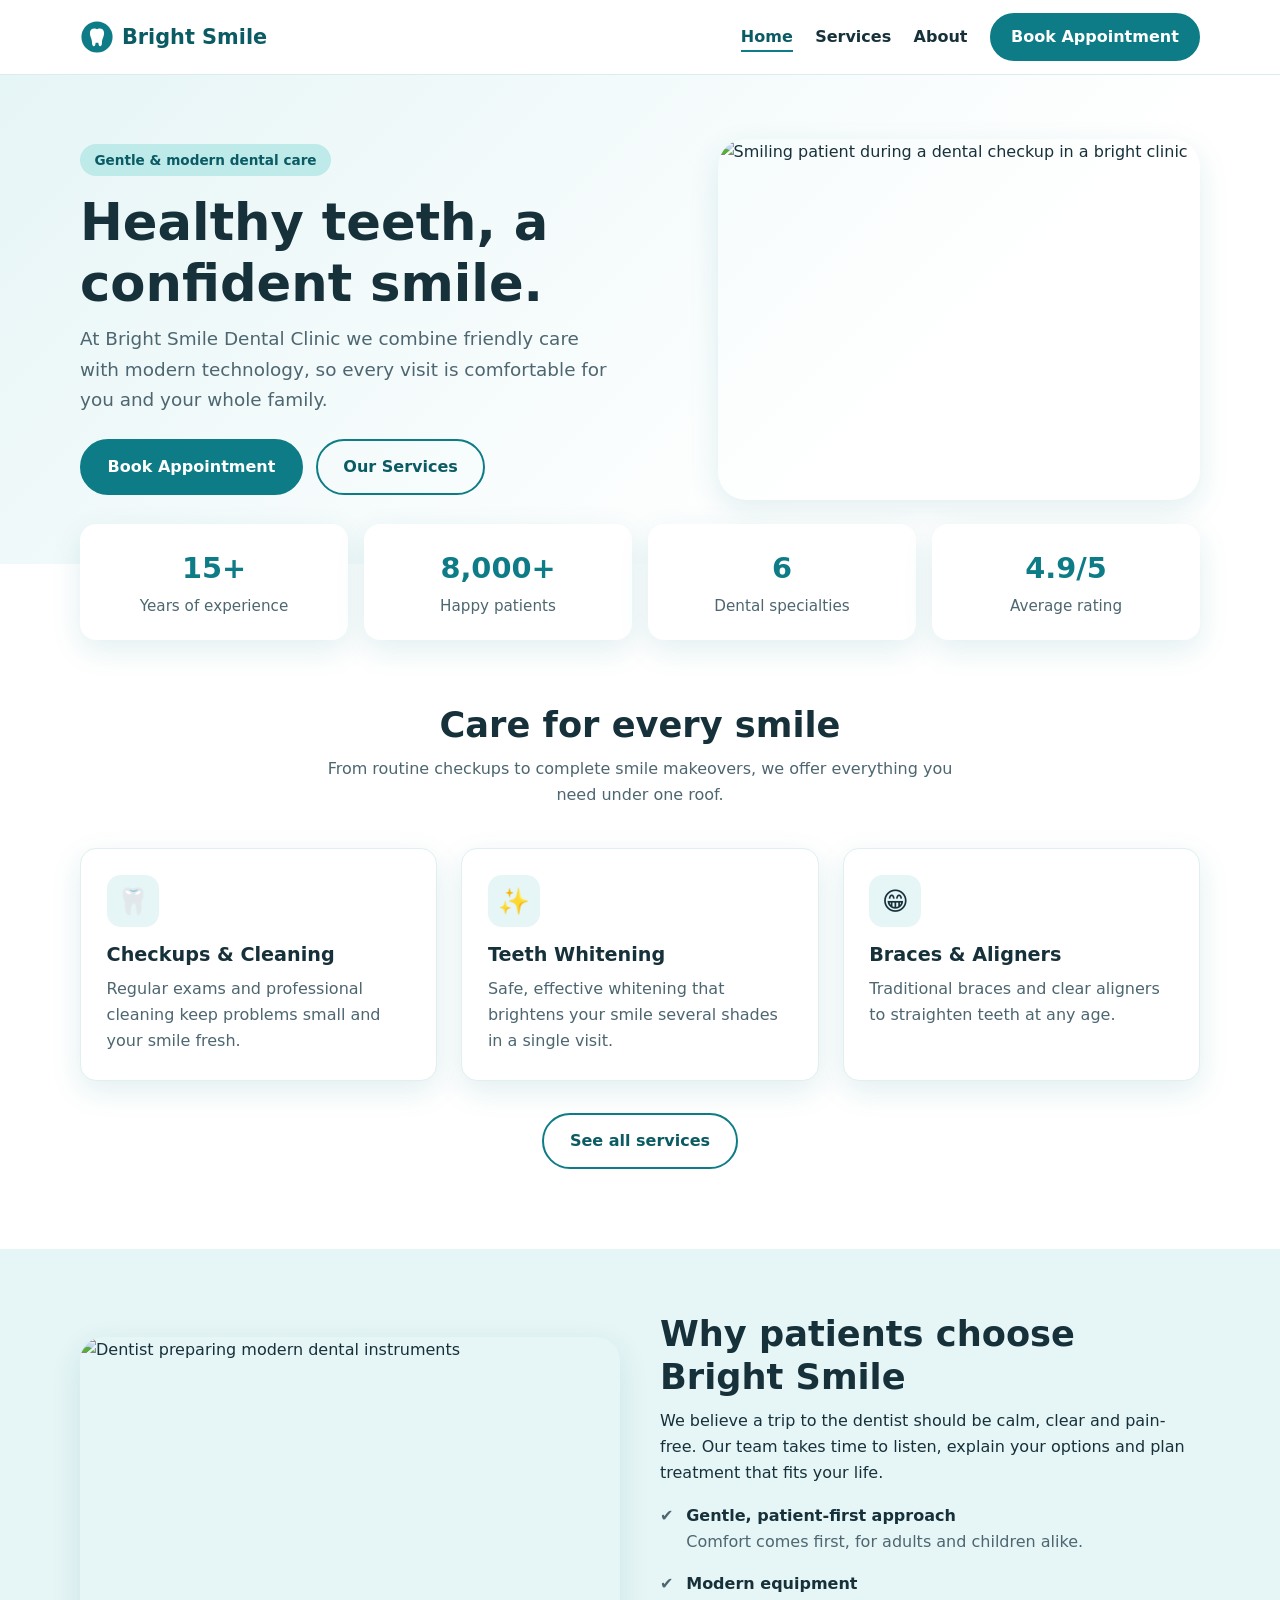
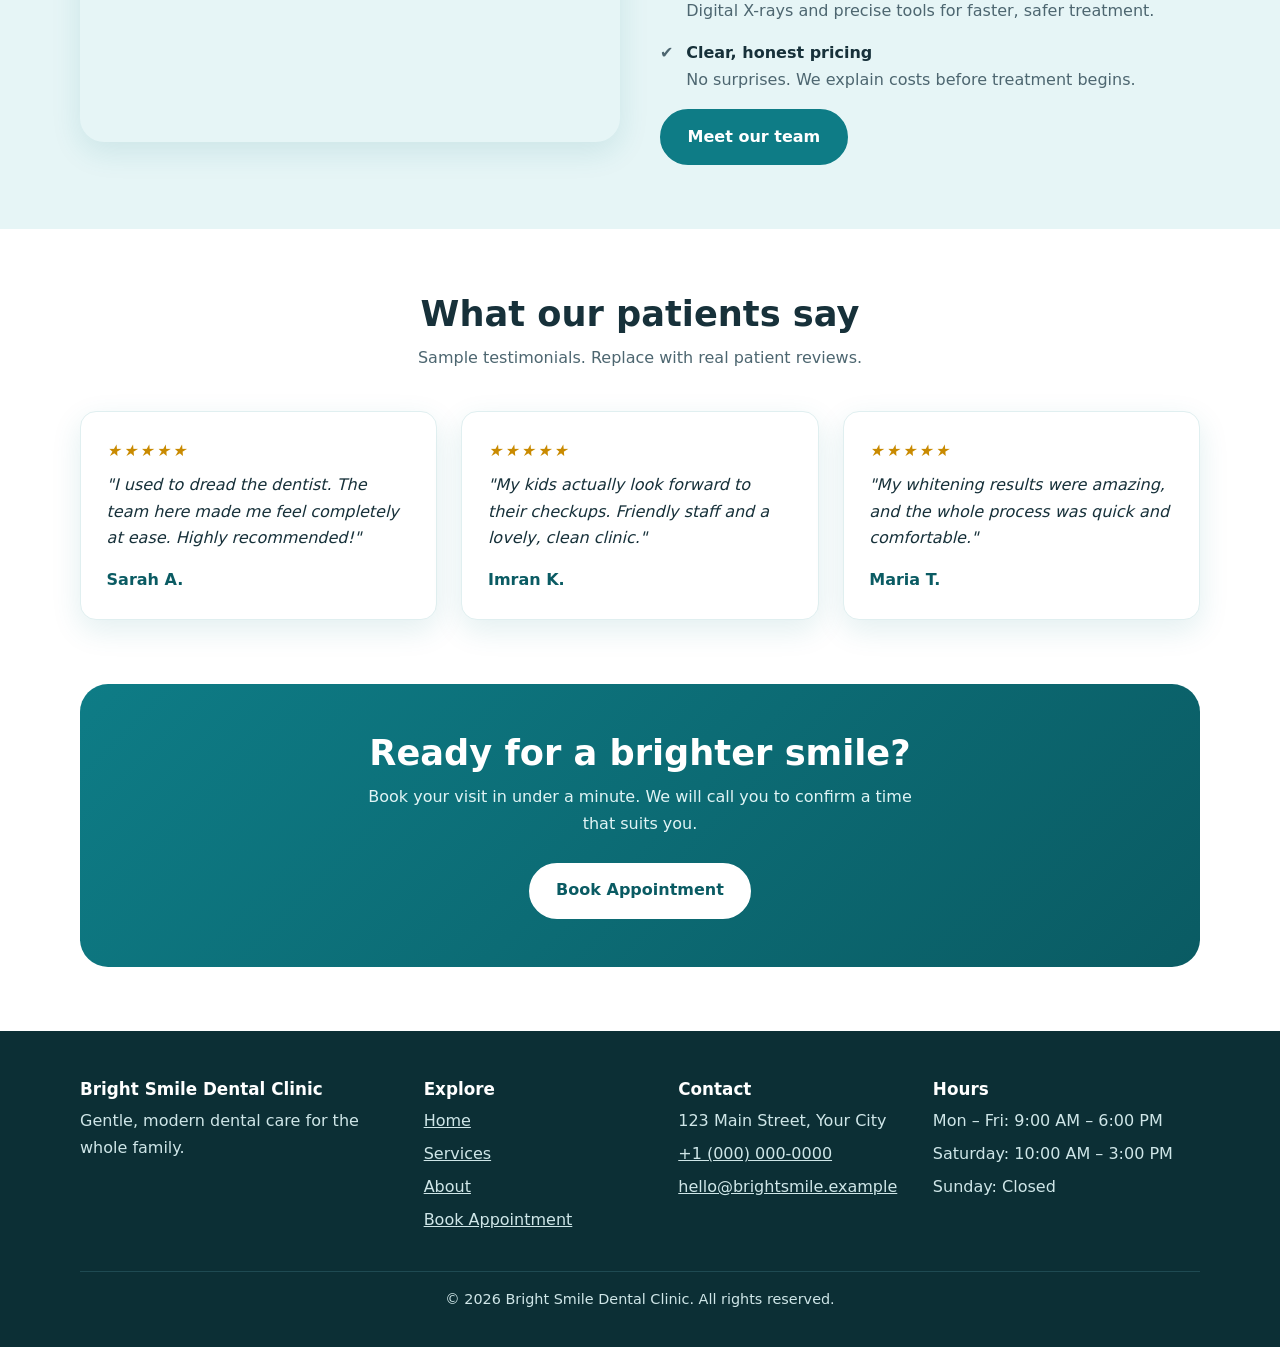
==== index.html @ fb00725e "Publish website (6 files) via JTS PowerTool" ====
<!DOCTYPE html>
<html lang="en">
<head>
  <meta charset="UTF-8">
  <meta name="viewport" content="width=device-width, initial-scale=1">
  <title>Bright Smile Dental Clinic | Gentle, Modern Dental Care</title>
  <meta name="description" content="Bright Smile Dental Clinic offers gentle checkups, cleaning, whitening, braces, implants and pediatric dentistry. Book your appointment today.">
  <link rel="stylesheet" href="css/styles.css">
</head>
<body>
  <a class="skip-link" href="#main">Skip to content</a>

  <header class="site-header">
    <div class="container nav-wrap">
      <a class="logo" href="index.html" aria-label="Bright Smile Dental Clinic home">
        <svg viewBox="0 0 48 48" aria-hidden="true"><circle cx="24" cy="24" r="22" fill="#0e7c86"/><path d="M14 18c0-4 3-6 6-6 2 0 3 1 4 1s2-1 4-1c3 0 6 2 6 6 0 6-3 8-3 14 0 3-1 5-2.5 5S26 35 26 32h-4c0 3-1 5-2.5 5S17 35 17 32c0-6-3-8-3-14z" fill="#fff"/></svg>
        Bright Smile
      </a>
      <button class="nav-toggle" aria-expanded="false" aria-controls="site-nav">Menu</button>
      <nav aria-label="Main navigation">
        <ul class="nav-list" id="site-nav">
          <li><a href="index.html" aria-current="page">Home</a></li>
          <li><a href="services.html">Services</a></li>
          <li><a href="about.html">About</a></li>
          <li><a class="btn" href="appointment.html">Book Appointment</a></li>
        </ul>
      </nav>
    </div>
  </header>

  <main id="main">
    <section class="hero">
      <div class="container hero-grid">
        <div>
          <span class="eyebrow">Gentle &amp; modern dental care</span>
          <h1>Healthy teeth, a confident smile.</h1>
          <p class="lead">At Bright Smile Dental Clinic we combine friendly care with modern technology, so every visit is comfortable for you and your whole family.</p>
          <div class="hero-actions">
            <a class="btn" href="appointment.html">Book Appointment</a>
            <a class="btn btn-outline" href="services.html">Our Services</a>
          </div>
        </div>
        <img class="hero-img"
             src="https://images.unsplash.com/photo-1606811841689-23dfddce3e95?auto=format&fit=crop&w=1000&q=80"
             onerror="this.onerror=null;this.src='https://picsum.photos/seed/brightsmile-hero/1000/750';"
             alt="Smiling patient during a dental checkup in a bright clinic">
      </div>
    </section>

    <div class="container">
      <div class="stats" role="list">
        <div class="stat" role="listitem"><strong>15+</strong><span>Years of experience</span></div>
        <div class="stat" role="listitem"><strong>8,000+</strong><span>Happy patients</span></div>
        <div class="stat" role="listitem"><strong>6</strong><span>Dental specialties</span></div>
        <div class="stat" role="listitem"><strong>4.9/5</strong><span>Average rating</span></div>
      </div>
    </div>

    <section aria-labelledby="services-heading">
      <div class="container">
        <div class="section-head">
          <h2 id="services-heading">Care for every smile</h2>
          <p>From routine checkups to complete smile makeovers, we offer everything you need under one roof.</p>
        </div>
        <div class="grid-3">
          <article class="card">
            <div class="icon" aria-hidden="true">🦷</div>
            <h3>Checkups &amp; Cleaning</h3>
            <p>Regular exams and professional cleaning keep problems small and your smile fresh.</p>
          </article>
          <article class="card">
            <div class="icon" aria-hidden="true">✨</div>
            <h3>Teeth Whitening</h3>
            <p>Safe, effective whitening that brightens your smile several shades in a single visit.</p>
          </article>
          <article class="card">
            <div class="icon" aria-hidden="true">😁</div>
            <h3>Braces &amp; Aligners</h3>
            <p>Traditional braces and clear aligners to straighten teeth at any age.</p>
          </article>
        </div>
        <p style="text-align:center;margin-top:2rem;"><a class="btn btn-outline" href="services.html">See all services</a></p>
      </div>
    </section>

    <section class="section-alt" aria-labelledby="why-heading">
      <div class="container grid-2">
        <img class="rounded-img"
             src="https://images.unsplash.com/photo-1629909613654-28e377c37b09?auto=format&fit=crop&w=1000&q=80"
             onerror="this.onerror=null;this.src='https://picsum.photos/seed/brightsmile-why/1000/750';"
             alt="Dentist preparing modern dental instruments" loading="lazy">
        <div>
          <h2 id="why-heading">Why patients choose Bright Smile</h2>
          <p>We believe a trip to the dentist should be calm, clear and pain-free. Our team takes time to listen, explain your options and plan treatment that fits your life.</p>
          <ul class="info-list">
            <li><span aria-hidden="true">✔️</span><div><strong>Gentle, patient-first approach</strong>Comfort comes first, for adults and children alike.</div></li>
            <li><span aria-hidden="true">✔️</span><div><strong>Modern equipment</strong>Digital X-rays and precise tools for faster, safer treatment.</div></li>
            <li><span aria-hidden="true">✔️</span><div><strong>Clear, honest pricing</strong>No surprises. We explain costs before treatment begins.</div></li>
          </ul>
          <a class="btn" href="about.html">Meet our team</a>
        </div>
      </div>
    </section>

    <section aria-labelledby="reviews-heading">
      <div class="container">
        <div class="section-head">
          <h2 id="reviews-heading">What our patients say</h2>
          <p>Sample testimonials. Replace with real patient reviews.</p>
        </div>
        <div class="grid-3">
          <figure class="card quote" style="margin:0;">
            <div class="stars" aria-label="5 out of 5 stars">★★★★★</div>
            <blockquote style="margin:0;">"I used to dread the dentist. The team here made me feel completely at ease. Highly recommended!"</blockquote>
            <footer>Sarah A.</footer>
          </figure>
          <figure class="card quote" style="margin:0;">
            <div class="stars" aria-label="5 out of 5 stars">★★★★★</div>
            <blockquote style="margin:0;">"My kids actually look forward to their checkups. Friendly staff and a lovely, clean clinic."</blockquote>
            <footer>Imran K.</footer>
          </figure>
          <figure class="card quote" style="margin:0;">
            <div class="stars" aria-label="5 out of 5 stars">★★★★★</div>
            <blockquote style="margin:0;">"My whitening results were amazing, and the whole process was quick and comfortable."</blockquote>
            <footer>Maria T.</footer>
          </figure>
        </div>
      </div>
    </section>

    <section style="padding-top:0;">
      <div class="container">
        <div class="cta">
          <h2>Ready for a brighter smile?</h2>
          <p>Book your visit in under a minute. We will call you to confirm a time that suits you.</p>
          <a class="btn" href="appointment.html">Book Appointment</a>
        </div>
      </div>
    </section>
  </main>

  <footer class="site-footer">
    <div class="container">
      <div class="footer-grid">
        <div>
          <h3>Bright Smile Dental Clinic</h3>
          <p>Gentle, modern dental care for the whole family.</p>
        </div>
        <div>
          <h3>Explore</h3>
          <ul>
            <li><a href="index.html">Home</a></li>
            <li><a href="services.html">Services</a></li>
            <li><a href="about.html">About</a></li>
            <li><a href="appointment.html">Book Appointment</a></li>
          </ul>
        </div>
        <div>
          <h3>Contact</h3>
          <ul>
            <li>123 Main Street, Your City</li>
            <li><a href="tel:+10000000000">+1 (000) 000-0000</a></li>
            <li><a href="mailto:hello@brightsmile.example">hello@brightsmile.example</a></li>
          </ul>
        </div>
        <div>
          <h3>Hours</h3>
          <ul>
            <li>Mon – Fri: 9:00 AM – 6:00 PM</li>
            <li>Saturday: 10:00 AM – 3:00 PM</li>
            <li>Sunday: Closed</li>
          </ul>
        </div>
      </div>
      <p class="copyright">&copy; <span data-year>2026</span> Bright Smile Dental Clinic. All rights reserved.</p>
    </div>
  </footer>

  <script src="js/main.js"></script>
</body>
</html>
---- css/styles.css ----
:root {
  --teal: #0e7c86;
  --teal-dark: #0a5b63;
  --teal-light: #e6f5f6;
  --mint: #bfeaea;
  --ink: #17313a;
  --muted: #4d6670;
  --white: #ffffff;
  --accent: #ffb703;
  --radius: 16px;
  --shadow: 0 10px 30px rgba(14, 124, 134, 0.12);
}

*, *::before, *::after { box-sizing: border-box; }

html { scroll-behavior: smooth; }

body {
  margin: 0;
  font-family: "Segoe UI", system-ui, -apple-system, Roboto, Helvetica, Arial, sans-serif;
  color: var(--ink);
  background: var(--white);
  line-height: 1.65;
}

img { max-width: 100%; display: block; }

a { color: var(--teal-dark); }

h1, h2, h3 { line-height: 1.2; margin: 0 0 0.6rem; color: var(--ink); }
h1 { font-size: clamp(2rem, 5vw, 3.2rem); }
h2 { font-size: clamp(1.6rem, 3.5vw, 2.2rem); }
h3 { font-size: 1.2rem; }
p { margin: 0 0 1rem; }

.container { width: min(1120px, 92%); margin-inline: auto; }

.skip-link {
  position: absolute;
  left: -999px;
  top: 0;
  background: var(--ink);
  color: var(--white);
  padding: 0.6rem 1rem;
  z-index: 200;
}
.skip-link:focus { left: 0; }

:focus-visible { outline: 3px solid var(--accent); outline-offset: 2px; }

/* Header */
.site-header {
  position: sticky;
  top: 0;
  z-index: 100;
  background: rgba(255, 255, 255, 0.96);
  backdrop-filter: blur(6px);
  border-bottom: 1px solid #dcecee;
}
.nav-wrap {
  display: flex;
  align-items: center;
  justify-content: space-between;
  padding: 0.8rem 0;
  gap: 1rem;
}
.logo {
  display: flex;
  align-items: center;
  gap: 0.5rem;
  font-weight: 800;
  font-size: 1.3rem;
  color: var(--teal-dark);
  text-decoration: none;
}
.logo svg { width: 34px; height: 34px; }

.nav-toggle {
  display: none;
  background: none;
  border: 2px solid var(--teal);
  color: var(--teal-dark);
  border-radius: 10px;
  padding: 0.4rem 0.8rem;
  font-size: 1rem;
  font-weight: 600;
  cursor: pointer;
}

.nav-list {
  list-style: none;
  display: flex;
  align-items: center;
  gap: 1.4rem;
  margin: 0;
  padding: 0;
}
.nav-list a {
  text-decoration: none;
  font-weight: 600;
  color: var(--ink);
  padding: 0.3rem 0;
  border-bottom: 2px solid transparent;
}
.nav-list a:hover,
.nav-list a[aria-current="page"] { border-bottom-color: var(--teal); color: var(--teal-dark); }

/* Buttons */
.btn {
  display: inline-block;
  background: var(--teal);
  color: var(--white);
  padding: 0.8rem 1.6rem;
  border-radius: 999px;
  font-weight: 700;
  text-decoration: none;
  border: 2px solid var(--teal);
  cursor: pointer;
  font-size: 1rem;
  transition: transform 0.15s ease, background 0.15s ease;
}
.btn:hover { background: var(--teal-dark); border-color: var(--teal-dark); transform: translateY(-2px); }
.btn-outline { background: transparent; color: var(--teal-dark); }
.btn-outline:hover { color: var(--white); }
.nav-list a.btn { color: var(--white); border-bottom: 2px solid var(--teal); padding: 0.55rem 1.2rem; }
.nav-list a.btn:hover { color: var(--white); }

/* Hero */
.hero {
  background: linear-gradient(135deg, var(--teal-light) 0%, #ffffff 70%);
  padding: 4rem 0;
}
.hero-grid {
  display: grid;
  grid-template-columns: 1.1fr 0.9fr;
  gap: 3rem;
  align-items: center;
}
.eyebrow {
  display: inline-block;
  background: var(--mint);
  color: var(--teal-dark);
  font-weight: 700;
  font-size: 0.85rem;
  padding: 0.3rem 0.9rem;
  border-radius: 999px;
  margin-bottom: 1rem;
}
.hero p.lead { font-size: 1.15rem; color: var(--muted); max-width: 540px; }
.hero-actions { display: flex; flex-wrap: wrap; gap: 0.8rem; margin-top: 1.5rem; }
.hero-img {
  border-radius: 28px;
  box-shadow: var(--shadow);
  width: 100%;
  aspect-ratio: 4 / 3;
  object-fit: cover;
}

.page-hero {
  background: linear-gradient(135deg, var(--teal-light), #fff);
  padding: 3rem 0 2.5rem;
  text-align: center;
}
.page-hero p { color: var(--muted); max-width: 620px; margin-inline: auto; }

/* Sections */
section { padding: 4rem 0; }
.section-alt { background: var(--teal-light); }
.section-head { text-align: center; max-width: 640px; margin: 0 auto 2.5rem; }
.section-head p { color: var(--muted); }

.stats {
  display: grid;
  grid-template-columns: repeat(4, 1fr);
  gap: 1rem;
  margin-top: -2.5rem;
  position: relative;
  z-index: 2;
}
.stat {
  background: var(--white);
  border-radius: var(--radius);
  box-shadow: var(--shadow);
  text-align: center;
  padding: 1.3rem 0.8rem;
}
.stat strong { display: block; font-size: 1.8rem; color: var(--teal); }
.stat span { color: var(--muted); font-size: 0.95rem; }

.grid-3 { display: grid; grid-template-columns: repeat(3, 1fr); gap: 1.5rem; }
.grid-2 { display: grid; grid-template-columns: repeat(2, 1fr); gap: 2.5rem; align-items: center; }

.card {
  background: var(--white);
  border-radius: var(--radius);
  box-shadow: var(--shadow);
  padding: 1.6rem;
  border: 1px solid #e0eff0;
}
.card .icon {
  width: 52px;
  height: 52px;
  border-radius: 14px;
  background: var(--teal-light);
  display: grid;
  place-items: center;
  font-size: 1.6rem;
  margin-bottom: 1rem;
}
.card p { color: var(--muted); margin-bottom: 0; }
.card ul { color: var(--muted); padding-left: 1.2rem; margin: 0.6rem 0 0; }

.team-card { text-align: center; padding: 0; overflow: hidden; }
.team-card img { width: 100%; aspect-ratio: 1 / 1; object-fit: cover; }
.team-card .info { padding: 1.2rem; }
.team-card .role { color: var(--teal-dark); font-weight: 600; margin-bottom: 0.4rem; }

.rounded-img { border-radius: 24px; box-shadow: var(--shadow); width: 100%; object-fit: cover; aspect-ratio: 4 / 3; }

.quote { font-style: italic; }
.quote footer { margin-top: 1rem; font-style: normal; font-weight: 700; color: var(--teal-dark); }
.stars { color: #c98a00; letter-spacing: 2px; margin-bottom: 0.5rem; }

.cta {
  background: linear-gradient(135deg, var(--teal), var(--teal-dark));
  color: var(--white);
  text-align: center;
  border-radius: 28px;
  padding: 3rem 1.5rem;
}
.cta h2 { color: var(--white); }
.cta p { color: #e0f4f5; max-width: 560px; margin-inline: auto; }
.cta .btn { background: var(--white); color: var(--teal-dark); border-color: var(--white); margin-top: 0.6rem; }
.cta .btn:hover { background: var(--accent); border-color: var(--accent); color: var(--ink); }

/* Services page */
.service-row { display: grid; grid-template-columns: 1fr 1fr; gap: 2.5rem; align-items: center; margin-bottom: 3rem; }
.service-row:nth-child(even) .service-img { order: 2; }
.tag {
  display: inline-block;
  background: var(--mint);
  color: var(--teal-dark);
  font-size: 0.85rem;
  font-weight: 700;
  padding: 0.2rem 0.7rem;
  border-radius: 999px;
  margin-bottom: 0.6rem;
}

/* Form */
.form-card { background: var(--white); border-radius: var(--radius); box-shadow: var(--shadow); padding: 2rem; border: 1px solid #e0eff0; }
.form-row { display: grid; grid-template-columns: 1fr 1fr; gap: 1rem; }
.field { margin-bottom: 1.1rem; }
label { display: block; font-weight: 600; margin-bottom: 0.3rem; }
.req { color: #b3261e; }
input, select, textarea {
  width: 100%;
  padding: 0.75rem 0.9rem;
  border: 2px solid #b9d3d6;
  border-radius: 10px;
  font: inherit;
  color: var(--ink);
  background: #fff;
}
input:focus, select:focus, textarea:focus { border-color: var(--teal); outline: none; box-shadow: 0 0 0 3px rgba(14, 124, 134, 0.25); }
input[aria-invalid="true"], select[aria-invalid="true"] { border-color: #b3261e; }
.error-msg { color: #b3261e; font-size: 0.9rem; margin-top: 0.25rem; min-height: 1.2em; }

.form-success {
  display: none;
  background: #e5f7ec;
  border: 2px solid #2e8b57;
  color: #145a32;
  border-radius: 12px;
  padding: 1.2rem;
  margin-top: 1rem;
}
.form-success.show { display: block; }

.info-list { list-style: none; padding: 0; margin: 0; }
.info-list li { display: flex; gap: 0.8rem; margin-bottom: 1rem; color: var(--muted); }
.info-list strong { color: var(--ink); display: block; }

.hours { width: 100%; border-collapse: collapse; margin-top: 0.5rem; }
.hours td { padding: 0.45rem 0; border-bottom: 1px dashed #b9d3d6; color: var(--muted); }
.hours td:last-child { text-align: right; font-weight: 600; color: var(--ink); }

/* Footer */
.site-footer { background: #0c2f35; color: #cfe6e8; padding: 3rem 0 1.2rem; }
.site-footer h3 { color: var(--white); font-size: 1.05rem; }
.site-footer a { color: #cfe6e8; }
.site-footer a:hover { color: var(--white); }
.footer-grid { display: grid; grid-template-columns: 1.4fr 1fr 1fr 1.2fr; gap: 2rem; }
.footer-grid ul { list-style: none; padding: 0; margin: 0; }
.footer-grid li { margin-bottom: 0.4rem; }
.copyright { border-top: 1px solid #1f4a52; margin-top: 2rem; padding-top: 1rem; font-size: 0.9rem; text-align: center; }

/* Responsive */
@media (max-width: 900px) {
  .hero-grid, .grid-2, .service-row { grid-template-columns: 1fr; }
  .service-row:nth-child(even) .service-img { order: 0; }
  .grid-3 { grid-template-columns: 1fr 1fr; }
  .stats { grid-template-columns: 1fr 1fr; }
  .footer-grid { grid-template-columns: 1fr 1fr; }
}

@media (max-width: 720px) {
  .nav-toggle { display: inline-block; }
  .nav-list {
    display: none;
    position: absolute;
    top: 100%;
    left: 0;
    right: 0;
    background: var(--white);
    flex-direction: column;
    align-items: flex-start;
    padding: 1rem 4%;
    border-bottom: 1px solid #dcecee;
    gap: 0.8rem;
  }
  .nav-list.open { display: flex; }
  .grid-3, .form-row, .footer-grid { grid-template-columns: 1fr; }
  section { padding: 3rem 0; }
}

@media (prefers-reduced-motion: reduce) {
  html { scroll-behavior: auto; }
  .btn { transition: none; }
}
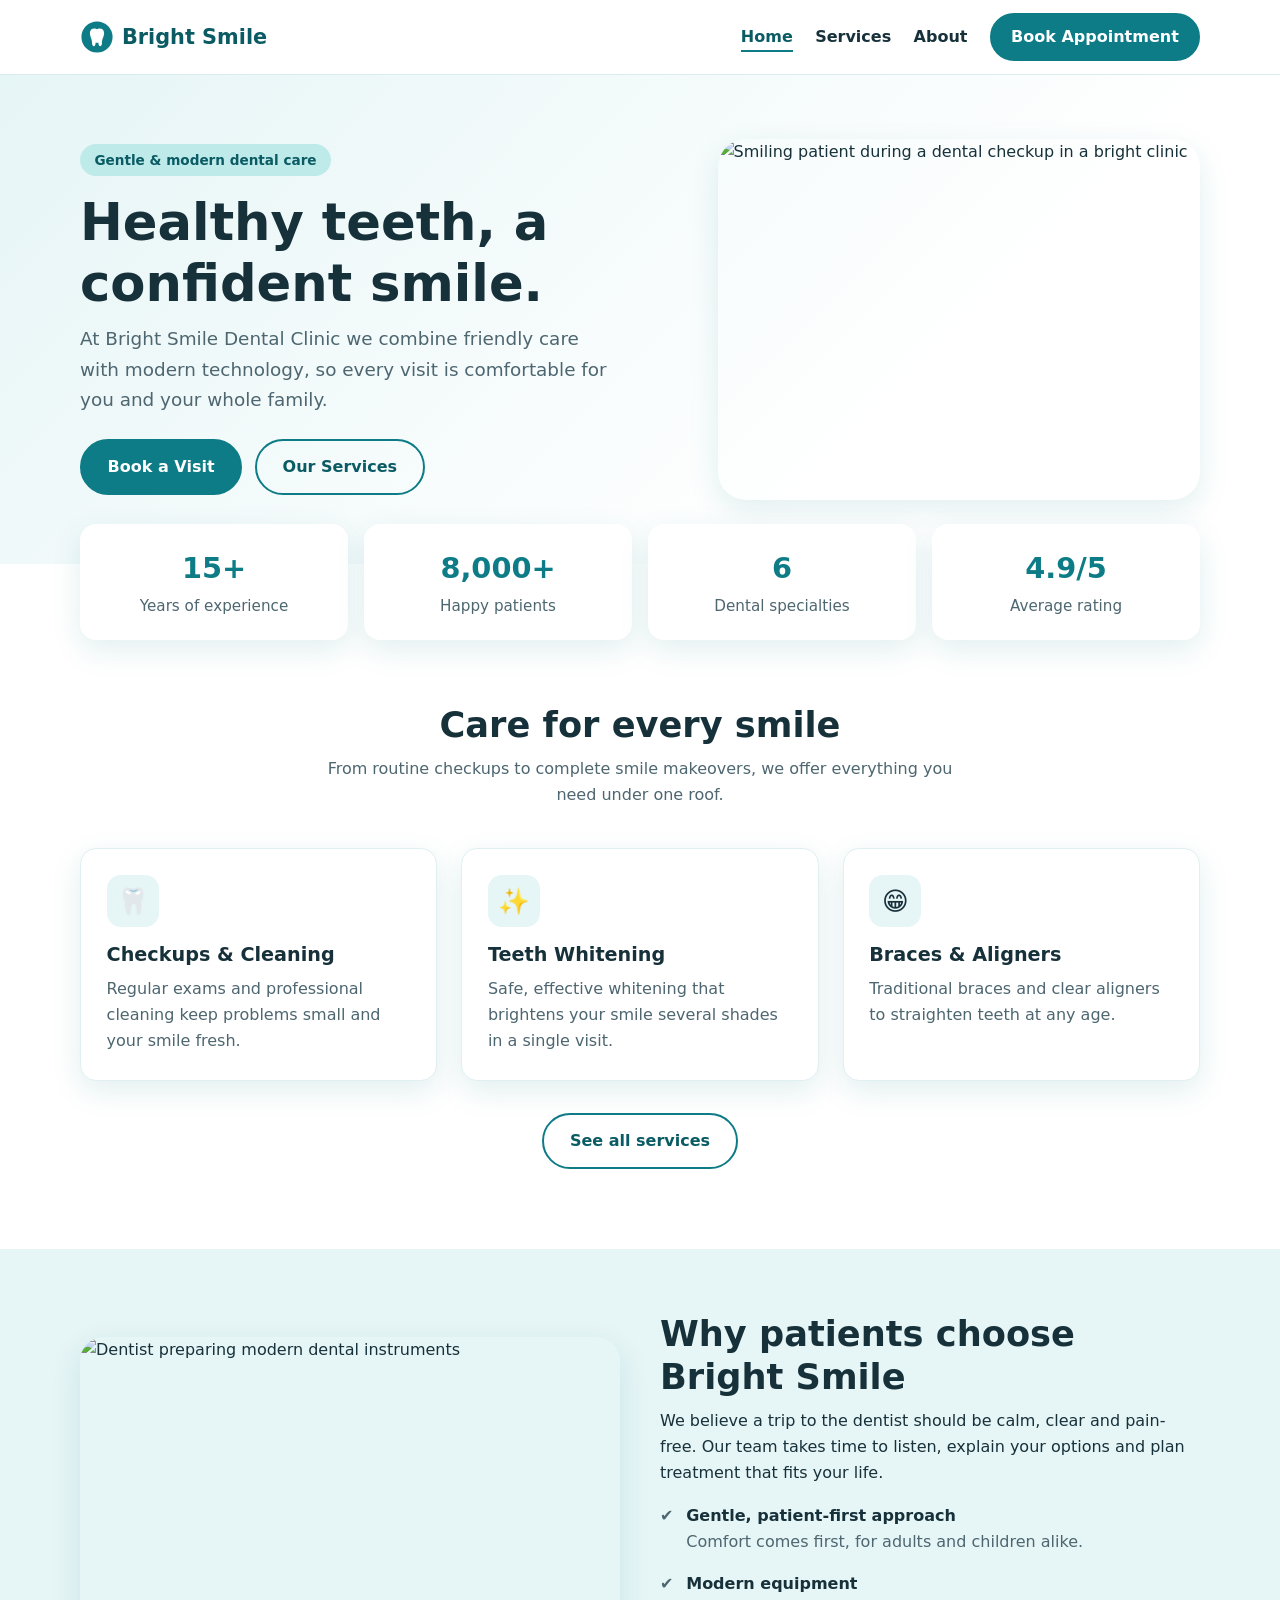
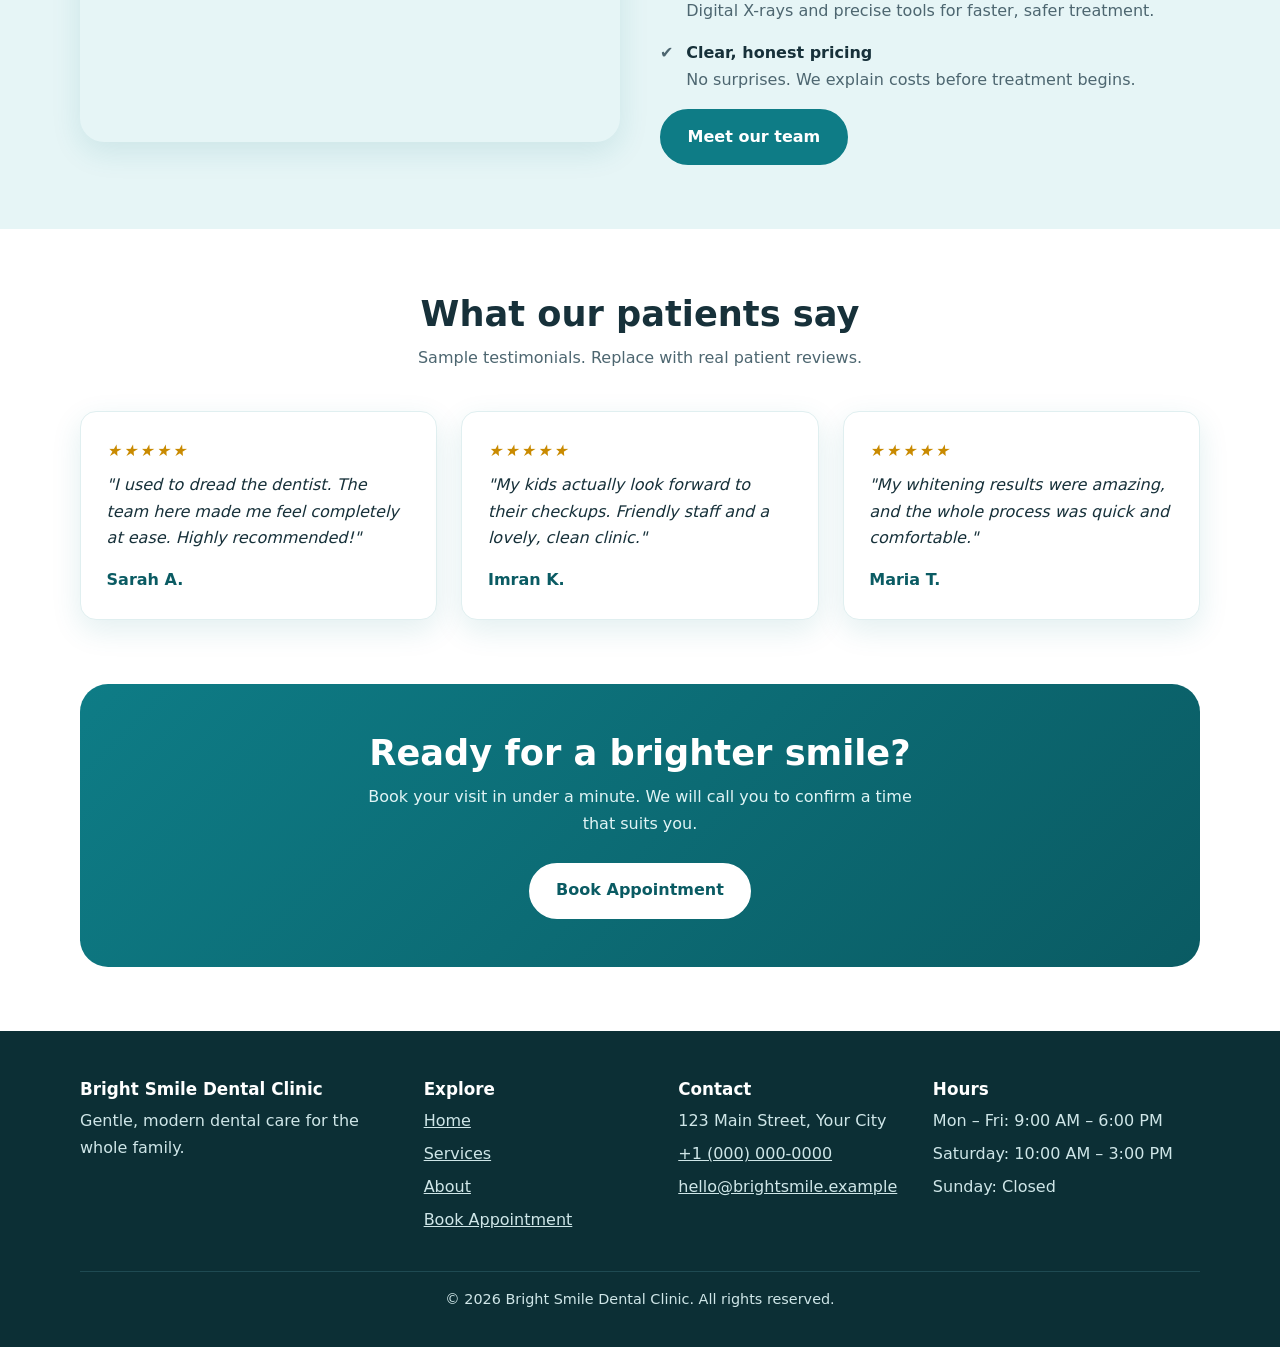
==== commit d4505551: "Meet the Team section and "Book a Visit" hero button" ====
--- a/index.html
+++ b/index.html
@@ -36,7 +36,7 @@
           <h1>Healthy teeth, a confident smile.</h1>
           <p class="lead">At Bright Smile Dental Clinic we combine friendly care with modern technology, so every visit is comfortable for you and your whole family.</p>
           <div class="hero-actions">
-            <a class="btn" href="appointment.html">Book Appointment</a>
+            <a class="btn" href="appointment.html">Book a Visit</a>
             <a class="btn btn-outline" href="services.html">Our Services</a>
           </div>
         </div>
